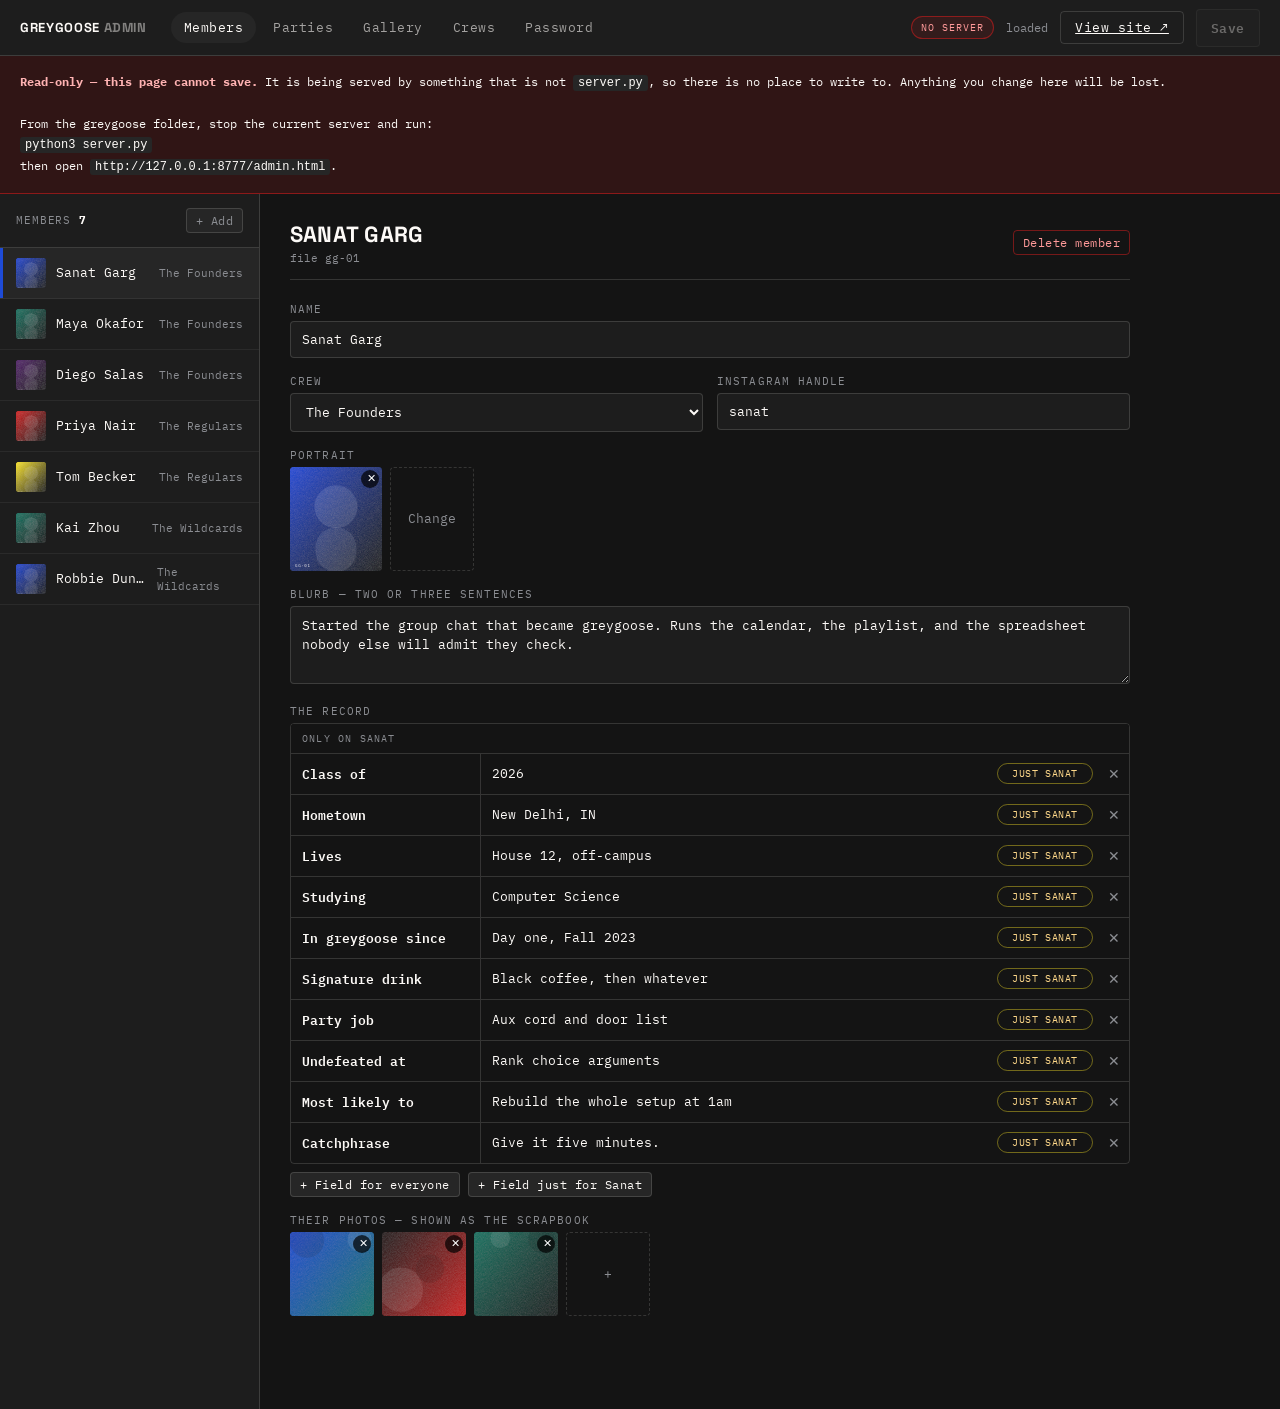
==== admin.html @ 0f86e51a "greygoose: member/party archive with admin panel A filing-cabinet style site for the group: crews of" ====
<!DOCTYPE html>
<html lang="en">
<head>
  <meta charset="UTF-8" />
  <meta name="viewport" content="width=device-width, initial-scale=1.0" />
  <title>Admin — Greygoose</title>
  <link rel="preconnect" href="https://fonts.googleapis.com" />
  <link rel="preconnect" href="https://fonts.gstatic.com" crossorigin />
  <link
    href="https://fonts.googleapis.com/css2?family=Space+Grotesk:wght@400;500;700&family=IBM+Plex+Mono:wght@400;500;600;700&display=swap"
    rel="stylesheet"
  />
  <link rel="stylesheet" href="admin.css?v=14" />
</head>
<body>
  <header class="bar">
    <span class="bar__title">Greygoose <em>admin</em></span>
    <nav class="tabs">
      <button data-tab="members" class="is-active">Members</button>
      <button data-tab="parties">Parties</button>
      <button data-tab="gallery">Gallery</button>
      <button data-tab="crews">Crews</button>
      <button data-tab="access">Password</button>
    </nav>
    <div class="bar__right">
      <span class="status" id="status">loading…</span>
      <a class="btn btn--ghost" href="index.html" target="_blank" rel="noopener">View site ↗</a>
      <button class="btn btn--go" id="save" disabled>Save</button>
    </div>
  </header>

  <main id="panels">
    <!-- MEMBERS -->
    <section class="panel is-active" data-panel="members">
      <aside class="list">
        <div class="list__head">
          <span>Members <b id="member-count">0</b></span>
          <button class="btn btn--sm" id="add-member">+ Add</button>
        </div>
        <ul id="member-list"></ul>
      </aside>
      <div class="editor" id="member-editor"></div>
    </section>

    <!-- PARTIES -->
    <section class="panel" data-panel="parties">
      <aside class="list">
        <div class="list__head">
          <span>Parties <b id="party-count">0</b></span>
          <button class="btn btn--sm" id="add-party">+ Add</button>
        </div>
        <ul id="party-list"></ul>
      </aside>
      <div class="editor" id="party-editor"></div>
    </section>

    <!-- GALLERY -->
    <section class="panel" data-panel="gallery">
      <div class="gallery-panel">
        <div class="dropzone" id="dropzone">
          <p><b>Drop photos here</b> or <label class="link" for="file-input">choose files</label></p>
          <p class="hint">jpg · png · gif · webp · avif · svg — they are copied into <code>photos/</code></p>
          <input type="file" id="file-input" multiple accept="image/*" hidden />
        </div>
        <div class="uploads" id="uploads" hidden></div>
        <div class="gallery-head">
          <span>In the gallery <b id="gallery-count">0</b></span>
          <span class="hint">Drag to reorder · click ✕ to remove</span>
        </div>
        <div class="photo-grid" id="gallery-grid"></div>
      </div>
    </section>

    <!-- CREWS -->
    <section class="panel" data-panel="crews">
      <div class="crews-panel">
        <div class="list__head">
          <span>Crews <b id="crew-count">0</b></span>
          <button class="btn btn--sm" id="add-crew">+ Add</button>
        </div>
        <div id="crew-list"></div>
        <p class="hint">
          A crew is one coloured folder on the home page. Deleting a crew moves its
          members to the first remaining crew.
        </p>
      </div>
    </section>

    <!-- ACCESS / PASSWORD -->
    <section class="panel" data-panel="access">
      <div class="crews-panel">
        <div class="field">
          <label>
            <input type="checkbox" id="access-on" />
            Ask a personal question before letting anyone in
          </label>
        </div>
        <div class="row">
          <div class="field">
            <label>Gate heading</label>
            <input type="text" id="access-title" />
          </div>
          <div class="field">
            <label>Gate sub-line</label>
            <input type="text" id="access-intro" />
          </div>
        </div>

        <div class="list__head" style="padding-left:0;padding-right:0">
          <span>Questions <b id="q-count">0</b></span>
          <button class="btn btn--sm" id="add-question">+ Add question</button>
        </div>
        <div id="q-list"></div>

        <div class="callout">
          <b>How it works.</b> A visitor gets one question at random and can ask for a
          different one. Answers are compared loosely — capitals, spaces, punctuation
          and accents are all ignored, so <code>Arnold-Palmer</code>,
          <code>arnold palmer</code> and <code>ARNOLDPALMER</code> are the same answer.
          Word order still matters.
          <br /><br />
          Answers are stored as a SHA-256 hash, never as text — which also means
          <b>leaving an answer box blank keeps the existing answer</b>. Type a new one
          only when you want to change it.
          <br /><br />
          <b>This is a doorlock, not a vault.</b> Served as plain files, the check
          happens in the visitor's browser and a determined person could read
          <code>data.json</code> directly. Run <code>python3 server.py --gate</code> to
          have the server refuse the archive until the question is answered.
        </div>
      </div>
    </section>
  </main>

  <!-- photo picker -->
  <div class="modal" id="picker" hidden>
    <div class="modal__box">
      <div class="modal__head">
        <b id="picker-title">Choose photos</b>
        <button class="btn btn--sm" id="picker-close">Done</button>
      </div>
      <div class="photo-grid photo-grid--pick" id="picker-grid"></div>
    </div>
  </div>

  <script src="sha256.js?v=14"></script>
  <script src="admin.js?v=14"></script>
</body>
</html>
---- admin.css ----
/* ============================================================================
   GREYGOOSE — admin panel styles
   ========================================================================== */

:root {
  --bg: #141414;
  --bg-2: #1d1d1d;
  --bg-3: #262626;
  --ink: #fdfaf7;
  --muted: #8b8d92;
  --line: rgba(253, 250, 247, 0.14);
  --blue: #1e4bd7;
  --red: #d71e1e;
  --green: #0c7866;
  --yellow: #ffe927;
  --f-display: "Space Grotesk", sans-serif;
  --f-mono: "IBM Plex Mono", ui-monospace, monospace;
  --bar-h: 56px;
}

* { box-sizing: border-box; }

body {
  margin: 0;
  background: var(--bg);
  color: var(--ink);
  font-family: var(--f-mono);
  font-size: 13px;
  -webkit-font-smoothing: antialiased;
}
a { color: inherit; }
input, select, textarea, button { font: inherit; color: inherit; }

/* ---------- top bar ------------------------------------------------------- */

.bar {
  position: fixed;
  inset: 0 0 auto 0;
  height: var(--bar-h);
  display: flex;
  align-items: center;
  gap: 24px;
  padding: 0 20px;
  background: var(--bg-2);
  border-bottom: 1px solid var(--line);
  z-index: 50;
}
.bar__title {
  font-family: var(--f-display);
  font-weight: 700;
  text-transform: uppercase;
  letter-spacing: 0.05em;
}
.bar__title em { font-style: normal; opacity: 0.45; }
.bar__right { margin-left: auto; display: flex; align-items: center; gap: 12px; }

.tabs { display: flex; gap: 4px; }
.tabs button {
  border: 0;
  background: none;
  padding: 7px 13px;
  border-radius: 999px;
  cursor: pointer;
  opacity: 0.6;
  letter-spacing: 0.04em;
}
.tabs button:hover { opacity: 1; }
.tabs button.is-active { background: var(--bg-3); opacity: 1; }

.chip {
  font-size: 10px;
  letter-spacing: 0.1em;
  text-transform: uppercase;
  padding: 4px 9px;
  border-radius: 999px;
  border: 1px solid var(--line);
  white-space: nowrap;
}
.chip.is-live { color: #7fd6a0; border-color: rgba(127, 214, 160, 0.45); }
.chip.is-dead { color: #ff9a9a; border-color: rgba(215, 30, 30, 0.55); background: rgba(215, 30, 30, 0.12); }

.status { color: var(--muted); font-size: 12px; }
.status.is-dirty { color: var(--yellow); }
.status.is-err { color: #ff8b8b; }
.status.is-ok { color: #7fd6a0; }

.btn {
  border: 1px solid var(--line);
  background: var(--bg-3);
  padding: 7px 14px;
  border-radius: 4px;
  cursor: pointer;
  letter-spacing: 0.04em;
  transition: background 0.15s, border-color 0.15s, opacity 0.15s;
}
.btn:hover { border-color: rgba(253, 250, 247, 0.4); }
.btn--sm { padding: 4px 9px; font-size: 12px; }
.btn--ghost { background: none; }
.btn--go { background: var(--blue); border-color: var(--blue); font-weight: 600; }
.btn--go:disabled { opacity: 0.35; cursor: default; background: var(--bg-3); border-color: var(--line); }
.btn--danger { background: none; border-color: rgba(215, 30, 30, 0.5); color: #ff9a9a; }
.btn--danger:hover { background: rgba(215, 30, 30, 0.15); }

/* ---------- layout -------------------------------------------------------- */

main { padding-top: var(--bar-h); }
.panel { display: none; }
.panel.is-active { display: grid; }

[data-panel="members"].is-active,
[data-panel="parties"].is-active {
  grid-template-columns: 260px 1fr;
  min-height: calc(100vh - var(--bar-h));
}

.list {
  border-right: 1px solid var(--line);
  background: var(--bg-2);
}
.list__head {
  display: flex;
  align-items: center;
  justify-content: space-between;
  padding: 14px 16px;
  border-bottom: 1px solid var(--line);
  letter-spacing: 0.08em;
  text-transform: uppercase;
  font-size: 11px;
  color: var(--muted);
}
.list__head b { color: var(--ink); }
.list ul { list-style: none; margin: 0; padding: 0; }
.list li {
  display: flex;
  align-items: center;
  gap: 10px;
  padding: 10px 16px;
  cursor: pointer;
  border-bottom: 1px solid rgba(253, 250, 247, 0.06);
}
.list li:hover { background: var(--bg-3); }
.list li.is-active { background: var(--bg-3); box-shadow: inset 3px 0 0 var(--swatch, var(--blue)); }
.list li img {
  width: 30px; height: 30px;
  object-fit: cover;
  border-radius: 3px;
  background: var(--bg-3);
  flex: none;
}
.list li .dot {
  width: 8px; height: 8px; border-radius: 50%;
  background: var(--swatch, var(--blue)); flex: none;
}
.list li span { overflow: hidden; text-overflow: ellipsis; white-space: nowrap; }
.list li small { margin-left: auto; color: var(--muted); font-size: 11px; }

.editor { padding: 26px 30px 80px; max-width: 900px; }
.editor .empty { color: var(--muted); padding: 40px 0; }

/* ---------- form ---------------------------------------------------------- */

.field { margin-bottom: 16px; }
.field > label {
  display: block;
  margin-bottom: 5px;
  font-size: 11px;
  letter-spacing: 0.1em;
  text-transform: uppercase;
  color: var(--muted);
}
input[type="text"], select, textarea {
  width: 100%;
  background: var(--bg-2);
  border: 1px solid var(--line);
  border-radius: 4px;
  padding: 9px 11px;
  outline: none;
}
input[type="text"]:focus, select:focus, textarea:focus { border-color: var(--blue); }
textarea { resize: vertical; min-height: 78px; line-height: 1.5; }

.row { display: grid; grid-template-columns: 1fr 1fr; gap: 14px; }
.editor__head {
  display: flex;
  align-items: center;
  justify-content: space-between;
  gap: 16px;
  margin-bottom: 22px;
  padding-bottom: 14px;
  border-bottom: 1px solid var(--line);
}
.editor__head h2 {
  margin: 0;
  font-family: var(--f-display);
  font-weight: 700;
  text-transform: uppercase;
  font-size: 22px;
  letter-spacing: 0.01em;
}
.editor__head .id { color: var(--muted); font-size: 11px; margin-top: 3px; }

/* record editor */
.record-editor { border: 1px solid var(--line); border-radius: 4px; overflow: hidden; }
.rec-row {
  display: grid;
  grid-template-columns: 190px 1fr 108px 30px;
  align-items: center;
  border-bottom: 1px solid var(--line);
}
.rec-row:last-child { border-bottom: 0; }
.rec-row input {
  border: 0;
  border-radius: 0;
  background: transparent;
  padding: 9px 11px;
}
.rec-row .rec-key { font-weight: 600; border-right: 1px solid var(--line); }
.rec-row input:focus { background: var(--bg-2); }
.rec-row .rec-del {
  border: 0; background: none; cursor: pointer;
  color: var(--muted); font-size: 14px;
}
.rec-row .rec-del:hover { color: #ff9a9a; }

/* the everyone / just-this-one switch */
.scope {
  border: 1px solid var(--line);
  background: none;
  border-radius: 999px;
  padding: 3px 9px;
  margin: 0 6px;
  font-size: 10px;
  letter-spacing: 0.06em;
  text-transform: uppercase;
  cursor: pointer;
  white-space: nowrap;
  overflow: hidden;
  text-overflow: ellipsis;
  transition: background 0.15s, color 0.15s, border-color 0.15s;
}
.scope.is-all { color: #9fc4ff; border-color: rgba(30, 75, 215, 0.6); }
.scope.is-all:hover { background: rgba(30, 75, 215, 0.2); }
.scope.is-one { color: #ffd98a; border-color: rgba(255, 233, 39, 0.4); }
.scope.is-one:hover { background: rgba(255, 233, 39, 0.14); }

.rec-divider {
  padding: 8px 11px;
  background: var(--bg);
  border-bottom: 1px solid var(--line);
  font-size: 10px;
  letter-spacing: 0.12em;
  text-transform: uppercase;
  color: var(--muted);
}

.rec-add { margin-top: 8px; display: flex; gap: 8px; flex-wrap: wrap; }

/* photo bits */
.photo-pick { display: flex; flex-wrap: wrap; gap: 8px; align-items: flex-start; }
.photo-pick figure {
  position: relative;
  margin: 0;
  width: 84px; height: 84px;
  border-radius: 4px;
  overflow: hidden;
  background: var(--bg-3);
}
.photo-pick img { width: 100%; height: 100%; object-fit: cover; display: block; }
.photo-pick .x {
  position: absolute; top: 3px; right: 3px;
  width: 18px; height: 18px;
  border: 0; border-radius: 50%;
  background: rgba(0, 0, 0, 0.7);
  color: #fff; cursor: pointer;
  font-size: 11px; line-height: 1;
}
.photo-pick .add {
  min-width: 84px; height: 84px;
  padding: 0 12px;
  border: 1px dashed var(--line);
  border-radius: 4px;
  background: none; cursor: pointer;
  color: var(--muted);
}
.photo-pick .add:hover { border-color: var(--blue); color: var(--ink); }

.photo-pick--single figure { width: 92px; height: 104px; }
.photo-pick--single .add { height: 104px; }

/* ---------- gallery panel ------------------------------------------------- */

.gallery-panel, .crews-panel { padding: 26px 30px 80px; max-width: 1100px; }

.dropzone {
  border: 1px dashed var(--line);
  border-radius: 6px;
  padding: 30px;
  text-align: center;
  transition: border-color 0.2s, background 0.2s;
}
.dropzone.is-over { border-color: var(--blue); background: rgba(30, 75, 215, 0.1); }
.dropzone p { margin: 0 0 6px; }
.link { color: var(--ink); border-bottom: 1px solid var(--ink); cursor: pointer; }
.hint { color: var(--muted); font-size: 12px; }
code {
  background: var(--bg-3);
  padding: 1px 5px;
  border-radius: 3px;
}

.uploads { margin-top: 12px; display: flex; flex-direction: column; gap: 4px; font-size: 12px; }
.uploads .ok { color: #7fd6a0; }
.uploads .err { color: #ff8b8b; }

.gallery-head {
  display: flex; align-items: center; justify-content: space-between;
  margin: 28px 0 12px;
  text-transform: uppercase; letter-spacing: 0.08em; font-size: 11px; color: var(--muted);
}
.gallery-head b { color: var(--ink); }

.photo-grid {
  display: grid;
  grid-template-columns: repeat(auto-fill, minmax(130px, 1fr));
  gap: 10px;
}
.photo-grid figure {
  position: relative;
  margin: 0;
  aspect-ratio: 1;
  border-radius: 4px;
  overflow: hidden;
  background: var(--bg-3);
  cursor: grab;
}
.photo-grid figure.is-drag { opacity: 0.35; }
.photo-grid img { width: 100%; height: 100%; object-fit: cover; display: block; }
.photo-grid .x {
  position: absolute; top: 5px; right: 5px;
  width: 22px; height: 22px;
  border: 0; border-radius: 50%;
  background: rgba(0, 0, 0, 0.72);
  color: #fff; cursor: pointer; line-height: 1;
}
.photo-grid .x:hover { background: var(--red); }
.photo-grid figcaption {
  position: absolute; left: 0; right: 0; bottom: 0;
  padding: 4px 6px;
  background: linear-gradient(transparent, rgba(0, 0, 0, 0.8));
  font-size: 10px;
  overflow: hidden; text-overflow: ellipsis; white-space: nowrap;
}

/* picker modal */
.modal {
  position: fixed; inset: 0;
  background: rgba(0, 0, 0, 0.7);
  display: flex; align-items: center; justify-content: center;
  padding: 5vh 5vw; z-index: 100;
}
.modal[hidden] { display: none; }
.modal__box {
  background: var(--bg-2);
  border: 1px solid var(--line);
  border-radius: 6px;
  width: min(860px, 100%);
  max-height: 90vh;
  display: flex; flex-direction: column;
}
.modal__head {
  display: flex; align-items: center; justify-content: space-between;
  padding: 14px 18px;
  border-bottom: 1px solid var(--line);
}
.photo-grid--pick { padding: 16px; overflow: auto; }
.photo-grid--pick figure { cursor: pointer; }
.photo-grid--pick figure.is-on { outline: 3px solid var(--blue); outline-offset: -3px; }
.photo-grid--pick .n {
  position: absolute; top: 5px; left: 5px;
  min-width: 20px; height: 20px; padding: 0 5px;
  border-radius: 10px;
  background: var(--blue);
  font-size: 11px; line-height: 20px; text-align: center;
  display: none;
}
.photo-grid--pick figure.is-on .n { display: block; }

/* a save that did not happen must be impossible to miss */
.banner {
  margin: 0;
  padding: 16px 20px;
  background: rgba(215, 30, 30, 0.14);
  border-bottom: 1px solid rgba(215, 30, 30, 0.55);
  font-size: 12px;
  line-height: 1.7;
}
.banner[hidden] { display: none; }
.banner b { color: #ffb3b3; }
.banner .btn { margin-top: 10px; }

/* subsections inside an editor (entry fee, share link) */
.subsection {
  margin-top: 30px;
  padding-top: 20px;
  border-top: 1px solid var(--line);
}
.subsection h3 {
  margin: 0 0 14px;
  font-family: var(--f-display);
  font-weight: 700;
  text-transform: uppercase;
  letter-spacing: 0.06em;
  font-size: 12px;
  color: var(--muted);
}
label.check {
  display: flex;
  align-items: center;
  gap: 8px;
  margin-bottom: 14px;
  cursor: pointer;
}
label.check input { width: auto; }

.share-row { display: flex; gap: 8px; align-items: center; flex-wrap: wrap; }
.share-row input {
  flex: 1 1 320px;
  font-size: 12px;
  color: var(--muted);
}
.share-row .btn { flex: none; text-decoration: none; }

/* access questions */
.q-row { padding: 12px 0; border-bottom: 1px solid var(--line); }
.q-grid {
  display: grid;
  grid-template-columns: 1fr 260px 90px;
  gap: 10px;
  align-items: center;
}
.q-note {
  margin-top: 6px;
  font-size: 11px;
  color: var(--muted);
  letter-spacing: 0.04em;
}
.q-note.is-ok { color: #7fd6a0; }
.q-note.is-err { color: #ff9a9a; }

.callout {
  margin-top: 30px;
  padding: 18px 20px;
  border: 1px solid var(--line);
  border-left: 3px solid var(--yellow);
  border-radius: 4px;
  background: var(--bg-2);
  font-size: 12px;
  line-height: 1.65;
  color: var(--muted);
}
.callout b { color: var(--ink); }

/* crews */
.crew-row {
  display: grid;
  grid-template-columns: 44px 1fr 1fr 90px;
  gap: 12px;
  align-items: center;
  padding: 12px 0;
  border-bottom: 1px solid var(--line);
}
.crew-row input[type="color"] {
  width: 44px; height: 36px;
  border: 1px solid var(--line);
  border-radius: 4px;
  background: none; padding: 2px; cursor: pointer;
}

@media (max-width: 860px) {
  .bar { flex-wrap: wrap; height: auto; padding: 10px 14px; gap: 10px; }
  main { padding-top: 108px; }
  [data-panel="members"].is-active,
  [data-panel="parties"].is-active { grid-template-columns: 1fr; }
  .list { border-right: 0; border-bottom: 1px solid var(--line); }
  .row { grid-template-columns: 1fr; }
  /* stack the row: name, then value, then the scope switch and remove */
  .rec-row { grid-template-columns: 1fr auto; padding-bottom: 6px; }
  .rec-row .rec-key { grid-column: 1 / -1; border-right: 0; padding-bottom: 2px; }
  .rec-row .rec-val { grid-column: 1 / -1; padding-top: 0; }
  .rec-row .scope { justify-self: start; margin: 2px 0 0 8px; }
  .rec-row .rec-del { justify-self: end; margin-right: 8px; }
  .editor, .gallery-panel, .crews-panel { padding: 18px 16px 60px; }
  .q-grid { grid-template-columns: 1fr; }
  .crew-row { grid-template-columns: 44px 1fr; }
}
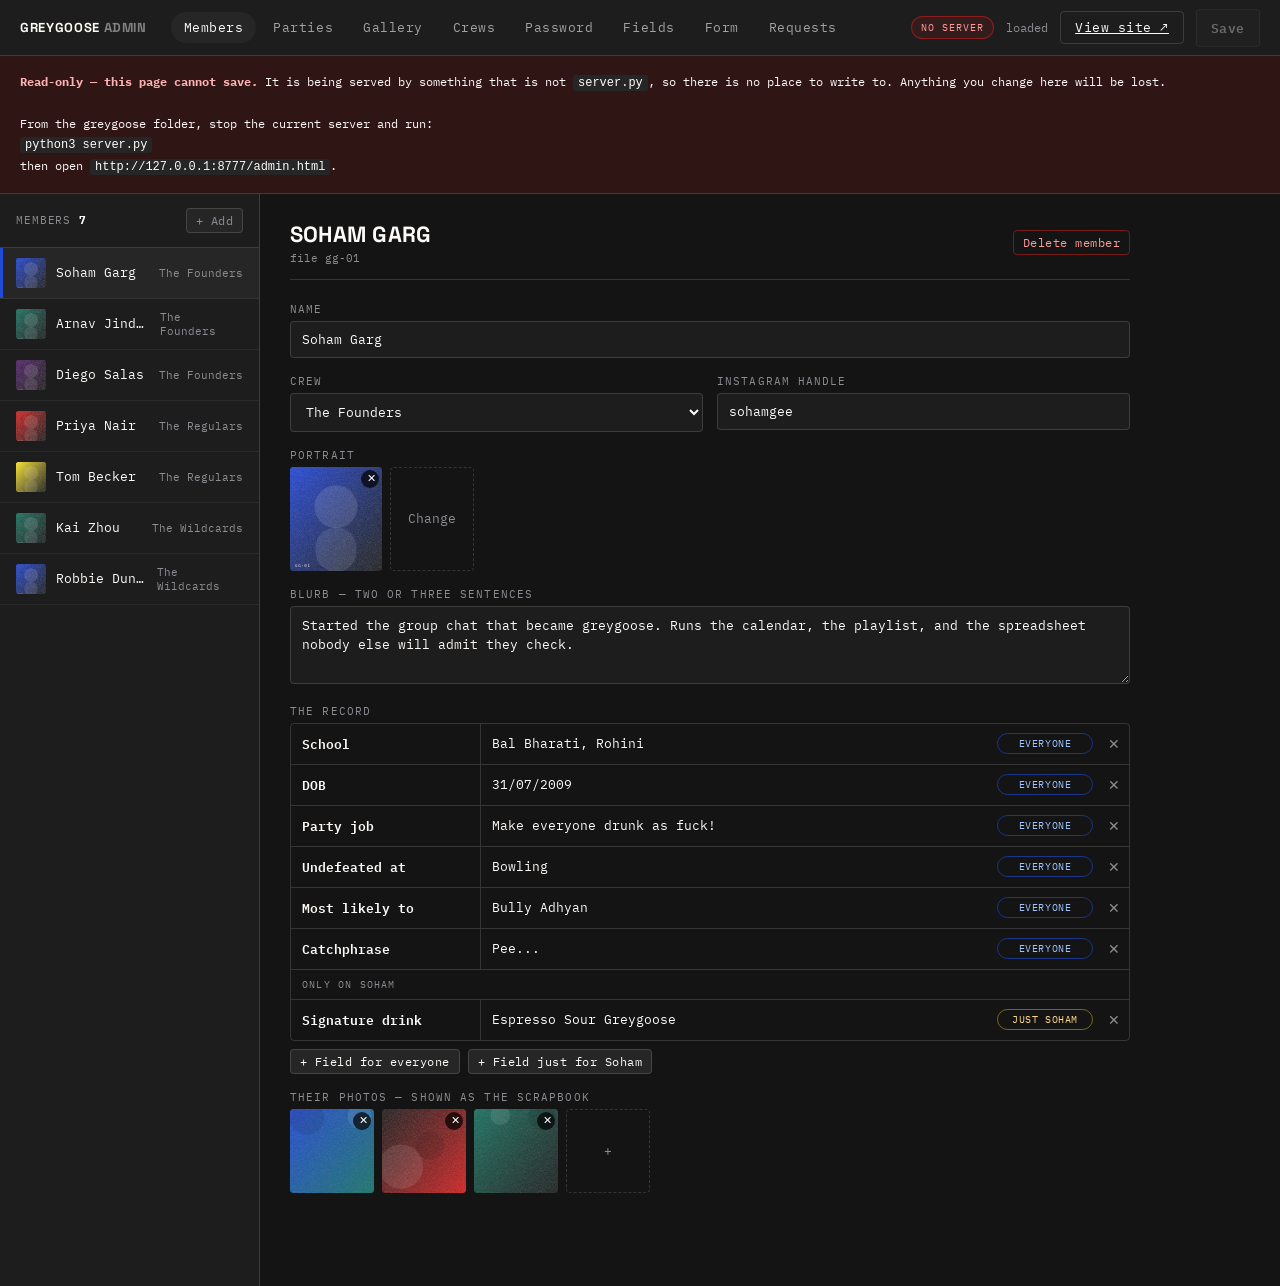
==== commit 10102b9f: "Admin lock, join form, and bulk field editing - admin.html is behind its own password, checked serve" ====
--- a/admin.html
+++ b/admin.html
@@ -10,9 +10,24 @@
     href="https://fonts.googleapis.com/css2?family=Space+Grotesk:wght@400;500;700&family=IBM+Plex+Mono:wght@400;500;600;700&display=swap"
     rel="stylesheet"
   />
-  <link rel="stylesheet" href="admin.css?v=14" />
+  <link rel="stylesheet" href="admin.css?v=23" />
 </head>
 <body>
+  <!-- admin lock -->
+  <div class="lock" id="lock" hidden>
+    <form class="lock__box" id="lock-form">
+      <div class="lock__mark">Greygoose <em>admin</em></div>
+      <h1 class="lock__title" id="lock-title">Locked</h1>
+      <p class="lock__intro" id="lock-intro"></p>
+      <input class="lock__input" id="lock-pw" type="password" autocomplete="current-password"
+             placeholder="admin password" />
+      <input class="lock__input" id="lock-pw2" type="password" autocomplete="new-password"
+             placeholder="repeat it" hidden />
+      <button class="lock__go" type="submit" id="lock-go">Unlock</button>
+      <p class="lock__msg" id="lock-msg" role="status"></p>
+    </form>
+  </div>
+
   <header class="bar">
     <span class="bar__title">Greygoose <em>admin</em></span>
     <nav class="tabs">
@@ -21,6 +36,9 @@
       <button data-tab="gallery">Gallery</button>
       <button data-tab="crews">Crews</button>
       <button data-tab="access">Password</button>
+      <button data-tab="fields">Fields</button>
+      <button data-tab="form">Form</button>
+      <button data-tab="requests">Requests <b class="tab-badge" id="req-badge" hidden>0</b></button>
     </nav>
     <div class="bar__right">
       <span class="status" id="status">loading…</span>
@@ -86,6 +104,104 @@
       </div>
     </section>
 
+    <!-- FIELDS (bulk edit the record rows for everyone) -->
+    <section class="panel" data-panel="fields">
+      <div class="crews-panel">
+        <div class="list__head" style="padding-left:0;padding-right:0">
+          <span>Member fields <b id="mf-count">0</b></span>
+          <button class="btn btn--sm" id="add-mfield">+ Add field</button>
+        </div>
+        <div id="mfield-list"></div>
+
+        <div class="list__head" style="padding-left:0;padding-right:0;margin-top:34px">
+          <span>Party fields <b id="pf-count">0</b></span>
+          <button class="btn btn--sm" id="add-pfield">+ Add field</button>
+        </div>
+        <div id="pfield-list"></div>
+
+        <div class="callout">
+          <b>Everything here applies to everyone at once.</b> Renaming a field renames
+          it on every file and keeps what is written in it. Reordering changes the
+          order the rows appear on the site. Removing one deletes it from every file,
+          along with anything written in it.
+          <br /><br />
+          <b>Fill for everyone</b> writes the same value into that field on every
+          file — useful for something like a shared year or city. Leave it empty to
+          wipe the field on everyone.
+          <br /><br />
+          Fields that only one person has stay on their own file and are not listed
+          here — flip them to <em>Everyone</em> from that person's record to bring
+          them in.
+        </div>
+      </div>
+    </section>
+
+    <!-- JOIN FORM -->
+    <section class="panel" data-panel="form">
+      <div class="crews-panel">
+        <div class="list__head" style="padding-left:0;padding-right:0">
+          <span>The form your friends fill in</span>
+          <a class="btn btn--sm" id="open-join" href="join.html" target="_blank" rel="noopener">Preview ↗</a>
+        </div>
+
+        <div class="row">
+          <div class="field">
+            <label>Heading</label>
+            <input type="text" id="join-title" />
+          </div>
+          <div class="field">
+            <label>Thank-you heading</label>
+            <input type="text" id="join-done-title" />
+          </div>
+        </div>
+        <div class="field">
+          <label>Intro line</label>
+          <textarea id="join-intro" rows="2"></textarea>
+        </div>
+        <div class="field">
+          <label>Thank-you message</label>
+          <textarea id="join-done-text" rows="2"></textarea>
+        </div>
+
+        <div class="field">
+          <label>Also ask for</label>
+          <label class="check"><input type="checkbox" id="join-ask-photo" /> A photo</label>
+          <label class="check"><input type="checkbox" id="join-ask-ig" /> Instagram handle</label>
+          <label class="check"><input type="checkbox" id="join-ask-crew" /> Which crew they belong to</label>
+        </div>
+
+        <div class="list__head" style="padding-left:0;padding-right:0">
+          <span>Questions to ask <b id="join-ask-count">0</b></span>
+          <span class="hint">untick anything too nosy for a first form</span>
+        </div>
+        <div id="join-ask-list"></div>
+
+        <div class="callout">
+          These are your shared member fields, so whatever a friend fills in drops
+          straight into the right boxes on their file. Add a field in
+          <b>Members</b> and it turns up here to tick on.
+        </div>
+      </div>
+    </section>
+
+    <!-- REQUESTS -->
+    <section class="panel" data-panel="requests">
+      <div class="crews-panel">
+        <div class="list__head" style="padding-left:0;padding-right:0">
+          <span>Waiting to join <b id="req-count">0</b></span>
+          <a class="btn btn--sm" id="copy-join" href="#">Copy the form link</a>
+        </div>
+        <div id="req-list"></div>
+        <div class="callout">
+          <b>How it works.</b> Send a friend <code>join.html</code> and they fill in their own
+          file — the same fields you use here. Their answers land in this list.
+          <br /><br />
+          Approving adds them to the site immediately. They stay here until you do,
+          so nothing appears on the site that you have not seen.
+        </div>
+      </div>
+    </section>
+
     <!-- ACCESS / PASSWORD -->
     <section class="panel" data-panel="access">
       <div class="crews-panel">
@@ -111,6 +227,13 @@
           <button class="btn btn--sm" id="add-question">+ Add question</button>
         </div>
         <div id="q-list"></div>
+
+        <div class="field" id="admin-pw-box">
+          <label>Admin password</label>
+          <button class="btn btn--sm" id="change-admin-pw" type="button">Change admin password</button>
+          <p class="hint">This is the password for <b>this editor</b> — separate from the
+            questions below, which are what visitors answer to see the site.</p>
+        </div>
 
         <div class="callout">
           <b>How it works.</b> A visitor gets one question at random and can ask for a
@@ -131,6 +254,29 @@
       </div>
     </section>
   </main>
+
+  <!-- bulk edit one field across everyone -->
+  <div class="modal" id="bulk" hidden>
+    <div class="modal__box">
+      <div class="modal__head">
+        <b>Edit one field for everyone</b>
+        <button class="btn btn--sm" id="bulk-close">Done</button>
+      </div>
+      <div class="bulk__bar">
+        <label class="bulk__pick">
+          <span>Field</span>
+          <select id="bulk-field"></select>
+        </label>
+        <label class="bulk__pick bulk__pick--grow">
+          <span>Set every one to</span>
+          <input type="text" id="bulk-all" placeholder="leave empty to edit individually" />
+        </label>
+        <button class="btn btn--sm" id="bulk-apply">Apply to all</button>
+      </div>
+      <div class="bulk__list" id="bulk-list"></div>
+      <p class="hint bulk__hint">Changes are held here until you press Save in the top bar.</p>
+    </div>
+  </div>
 
   <!-- photo picker -->
   <div class="modal" id="picker" hidden>
@@ -143,7 +289,7 @@
     </div>
   </div>
 
-  <script src="sha256.js?v=14"></script>
-  <script src="admin.js?v=14"></script>
+  <script src="sha256.js?v=23"></script>
+  <script src="admin.js?v=23"></script>
 </body>
 </html>
--- a/admin.css
+++ b/admin.css
@@ -493,3 +493,235 @@
   .q-grid { grid-template-columns: 1fr; }
   .crew-row { grid-template-columns: 44px 1fr; }
 }
+
+
+/* ---------- admin lock ------------------------------------------------------ */
+
+.lock {
+  position: fixed;
+  inset: 0;
+  z-index: 200;
+  display: flex;
+  align-items: center;
+  justify-content: center;
+  padding: 6vh 20px;
+  background: var(--bg);
+}
+.lock[hidden] { display: none; }
+body.is-locked > *:not(.lock) { filter: blur(7px); pointer-events: none; }
+
+.lock__box { width: min(24rem, 100%); text-align: center; }
+.lock__mark {
+  font-family: var(--f-display);
+  font-weight: 700;
+  text-transform: uppercase;
+  letter-spacing: 0.05em;
+  font-size: 13px;
+  color: var(--muted);
+}
+.lock__mark em { font-style: normal; opacity: 0.5; }
+.lock__title {
+  margin: 14px 0 0;
+  font-family: var(--f-display);
+  font-weight: 700;
+  text-transform: uppercase;
+  font-size: 30px;
+  letter-spacing: 0.02em;
+}
+.lock__intro { margin: 10px 0 22px; color: var(--muted); line-height: 1.6; font-size: 12px; }
+.lock__input {
+  width: 100%;
+  margin-bottom: 10px;
+  background: var(--bg-2);
+  border: 1px solid var(--line);
+  border-radius: 4px;
+  padding: 11px 13px;
+  text-align: center;
+  outline: none;
+}
+.lock__input[hidden] { display: none; }
+.lock__input:focus { border-color: var(--blue); }
+.lock__go {
+  width: 100%;
+  border: 1px solid var(--blue);
+  background: var(--blue);
+  border-radius: 4px;
+  padding: 11px;
+  font-weight: 600;
+  letter-spacing: 0.05em;
+  cursor: pointer;
+}
+.lock__msg { min-height: 1.3em; margin: 12px 0 0; font-size: 12px; color: #ff8b8b; }
+.lock__box.is-wrong { animation: lockshake 0.4s ease; }
+@keyframes lockshake {
+  0%,100% { transform: translateX(0); }
+  25% { transform: translateX(-8px); }
+  60% { transform: translateX(6px); }
+}
+
+/* ---------- join requests --------------------------------------------------- */
+
+.tab-badge {
+  display: inline-block;
+  min-width: 16px;
+  padding: 1px 5px;
+  margin-left: 5px;
+  border-radius: 999px;
+  background: var(--yellow);
+  color: #191919;
+  font-size: 10px;
+}
+.tab-badge[hidden] { display: none; }
+
+.req {
+  border: 1px solid var(--line);
+  border-radius: 5px;
+  padding: 16px 18px;
+  margin-bottom: 12px;
+  background: var(--bg-2);
+}
+.req__head {
+  display: flex;
+  align-items: center;
+  gap: 12px;
+  margin-bottom: 12px;
+}
+.req__head img {
+  width: 46px; height: 52px;
+  object-fit: cover;
+  border-radius: 3px;
+  background: var(--bg-3);
+}
+.req__name {
+  font-family: var(--f-display);
+  font-weight: 700;
+  text-transform: uppercase;
+  font-size: 17px;
+}
+.req__when { color: var(--muted); font-size: 11px; }
+.req__actions { margin-left: auto; display: flex; gap: 8px; }
+.req__grid {
+  display: grid;
+  grid-template-columns: 170px 1fr;
+  gap: 3px 14px;
+  font-size: 12px;
+}
+.req__grid dt { color: var(--muted); }
+.req__grid dd { margin: 0; }
+.req__blurb { margin: 12px 0 0; color: var(--muted); line-height: 1.6; font-size: 12px; }
+
+/* ---------- bulk field edit -------------------------------------------------- */
+
+.bulk__bar {
+  display: flex;
+  align-items: flex-end;
+  gap: 12px;
+  padding: 14px 18px;
+  border-bottom: 1px solid var(--line);
+  flex-wrap: wrap;
+}
+.bulk__pick { display: block; }
+.bulk__pick--grow { flex: 1 1 220px; }
+.bulk__pick > span {
+  display: block;
+  margin-bottom: 5px;
+  font-size: 10px;
+  letter-spacing: 0.1em;
+  text-transform: uppercase;
+  color: var(--muted);
+}
+.bulk__list { overflow: auto; padding: 6px 18px 18px; }
+.bulk__row {
+  display: grid;
+  grid-template-columns: 180px 1fr;
+  align-items: center;
+  gap: 12px;
+  padding: 7px 0;
+  border-bottom: 1px solid rgba(253, 250, 247, 0.07);
+}
+.bulk__row:last-child { border-bottom: 0; }
+.bulk__who { display: flex; align-items: center; gap: 9px; overflow: hidden; }
+.bulk__who img { width: 24px; height: 24px; object-fit: cover; border-radius: 3px; flex: none; }
+.bulk__who span { overflow: hidden; text-overflow: ellipsis; white-space: nowrap; }
+.bulk__hint { padding: 0 18px 16px; margin: 0; }
+
+.ask-row {
+  display: flex;
+  align-items: center;
+  gap: 10px;
+  padding: 9px 0;
+  border-bottom: 1px solid var(--line);
+}
+.ask-row:last-child { border-bottom: 0; }
+.ask-row input { width: auto; }
+.ask-row label { cursor: pointer; }
+
+@media (max-width: 860px) {
+  .bulk__row { grid-template-columns: 1fr; gap: 4px; }
+}
+
+/* ---------- bulk field editor ------------------------------------------------ */
+
+.fld-row {
+  display: grid;
+  grid-template-columns: 54px 1fr 84px auto auto;
+  align-items: center;
+  gap: 10px;
+  padding: 9px 0;
+  border-bottom: 1px solid var(--line);
+}
+.fld-row:last-of-type { border-bottom: 0; }
+
+.fld-move { display: flex; gap: 3px; }
+.fld-move button {
+  width: 24px; height: 24px;
+  border: 1px solid var(--line);
+  background: none;
+  border-radius: 3px;
+  cursor: pointer;
+  color: var(--muted);
+  line-height: 1;
+  padding: 0;
+}
+.fld-move button:hover:not(:disabled) { color: var(--ink); border-color: rgba(253,250,247,0.4); }
+.fld-move button:disabled { opacity: 0.25; cursor: default; }
+
+.fld-used {
+  font-size: 11px;
+  color: var(--muted);
+  text-align: right;
+  white-space: nowrap;
+}
+.fld-used.is-empty { color: #ffd98a; }
+
+.fld-empty { color: var(--muted); padding: 14px 0; }
+
+/* ---------- join form editor -------------------------------------------------- */
+
+.ask-row {
+  display: flex;
+  align-items: center;
+  gap: 10px;
+  padding: 8px 0;
+  border-bottom: 1px solid var(--line);
+}
+.ask-row:last-child { border-bottom: 0; }
+.ask-row input[type="checkbox"] { width: auto; }
+.ask-row .ask-name { flex: 1; }
+.ask-row .ask-hint {
+  flex: 0 0 320px;
+  background: var(--bg-2);
+  border: 1px solid var(--line);
+  border-radius: 4px;
+  padding: 6px 9px;
+  font-size: 12px;
+  color: var(--muted);
+}
+.ask-row.is-off .ask-name { opacity: 0.4; }
+
+@media (max-width: 860px) {
+  .fld-row { grid-template-columns: 54px 1fr; }
+  .fld-row .fld-used { grid-column: 2; text-align: left; }
+  .ask-row { flex-wrap: wrap; }
+  .ask-row .ask-hint { flex: 1 1 100%; }
+}
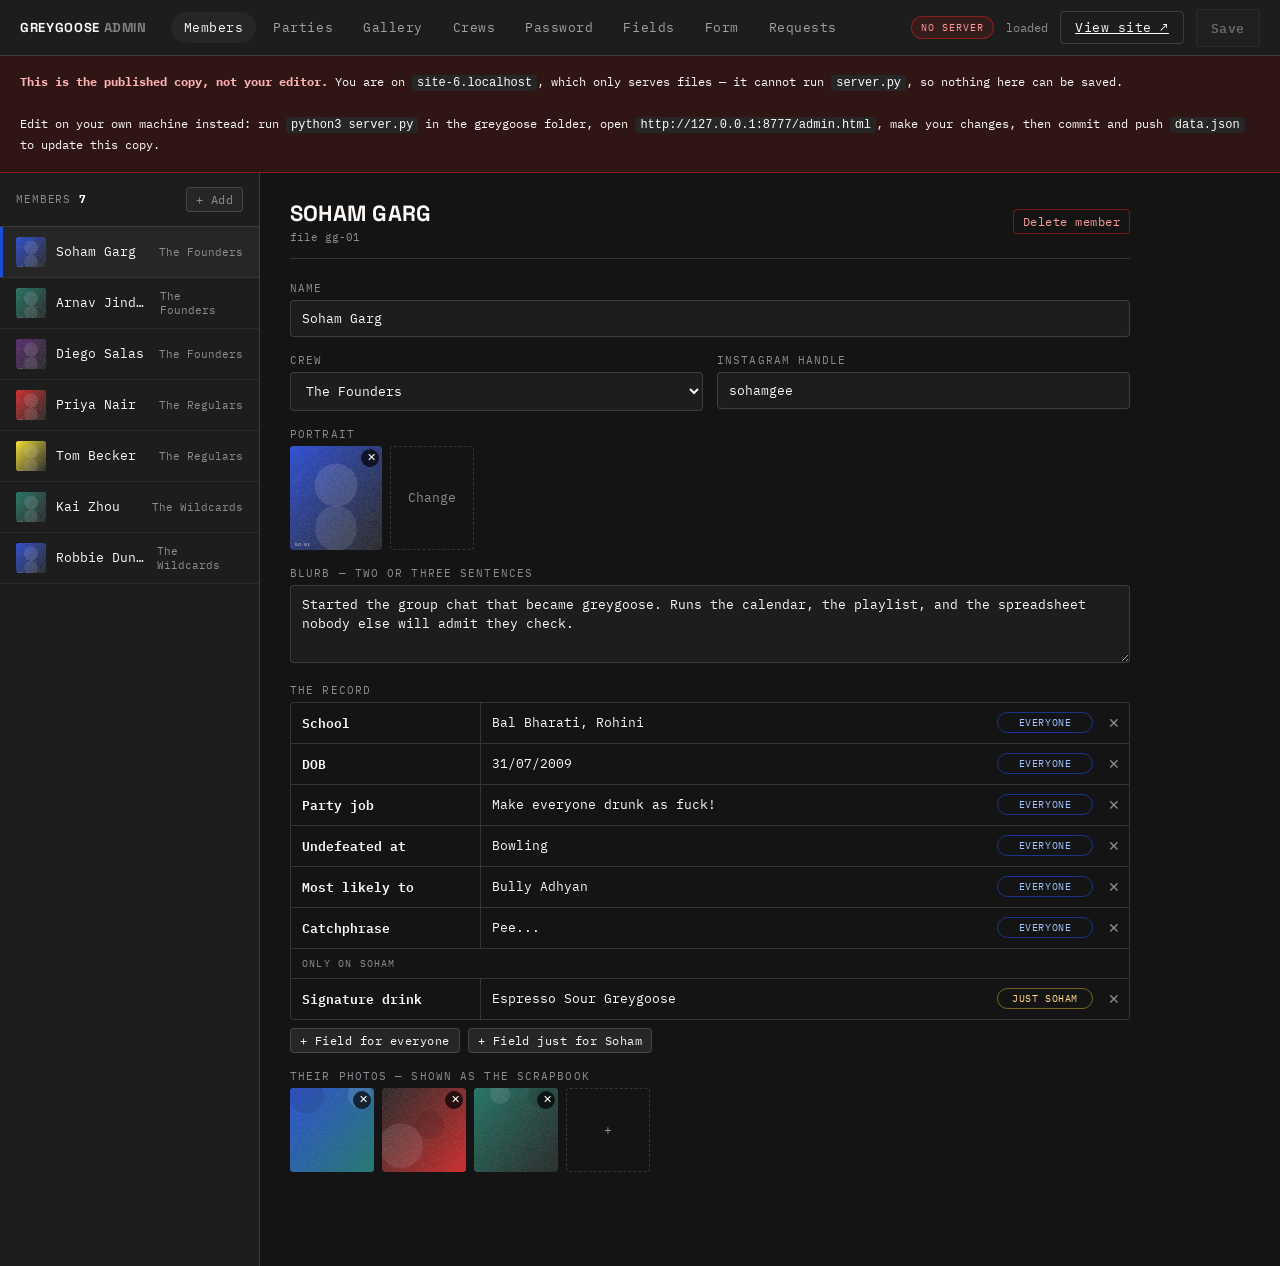
==== commit f456ec61: "Fix the read-only banner and make localhost work macOS resolves "localhost" to ::1 before 127.0.0.1," ====
--- a/admin.html
+++ b/admin.html
@@ -10,7 +10,7 @@
     href="https://fonts.googleapis.com/css2?family=Space+Grotesk:wght@400;500;700&family=IBM+Plex+Mono:wght@400;500;600;700&display=swap"
     rel="stylesheet"
   />
-  <link rel="stylesheet" href="admin.css?v=23" />
+  <link rel="stylesheet" href="admin.css?v=24" />
 </head>
 <body>
   <!-- admin lock -->
@@ -289,7 +289,7 @@
     </div>
   </div>
 
-  <script src="sha256.js?v=23"></script>
-  <script src="admin.js?v=23"></script>
+  <script src="sha256.js?v=24"></script>
+  <script src="admin.js?v=24"></script>
 </body>
 </html>
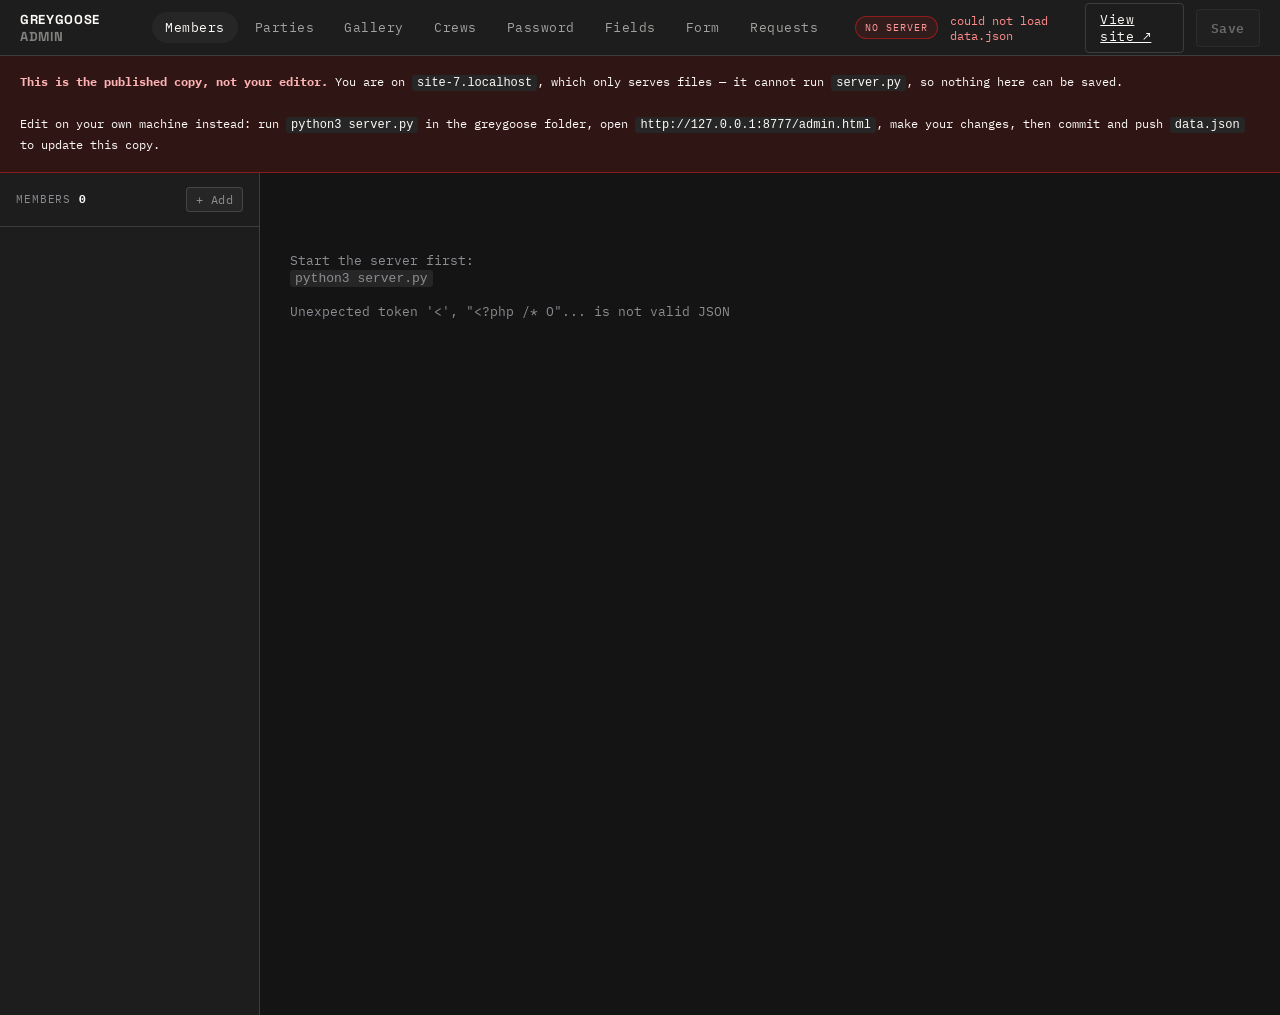
==== commit 6160f482: "Bump cache buster version to fix cached 403 errors" ====
--- a/admin.html
+++ b/admin.html
@@ -10,7 +10,7 @@
     href="https://fonts.googleapis.com/css2?family=Space+Grotesk:wght@400;500;700&family=IBM+Plex+Mono:wght@400;500;600;700&display=swap"
     rel="stylesheet"
   />
-  <link rel="stylesheet" href="admin.css?v=24" />
+  <link rel="stylesheet" href="admin.css?v=25" />
 </head>
 <body>
   <!-- admin lock -->
@@ -289,7 +289,7 @@
     </div>
   </div>
 
-  <script src="sha256.js?v=24"></script>
-  <script src="admin.js?v=24"></script>
+  <script src="sha256.js?v=25"></script>
+  <script src="admin.js?v=25"></script>
 </body>
 </html>
